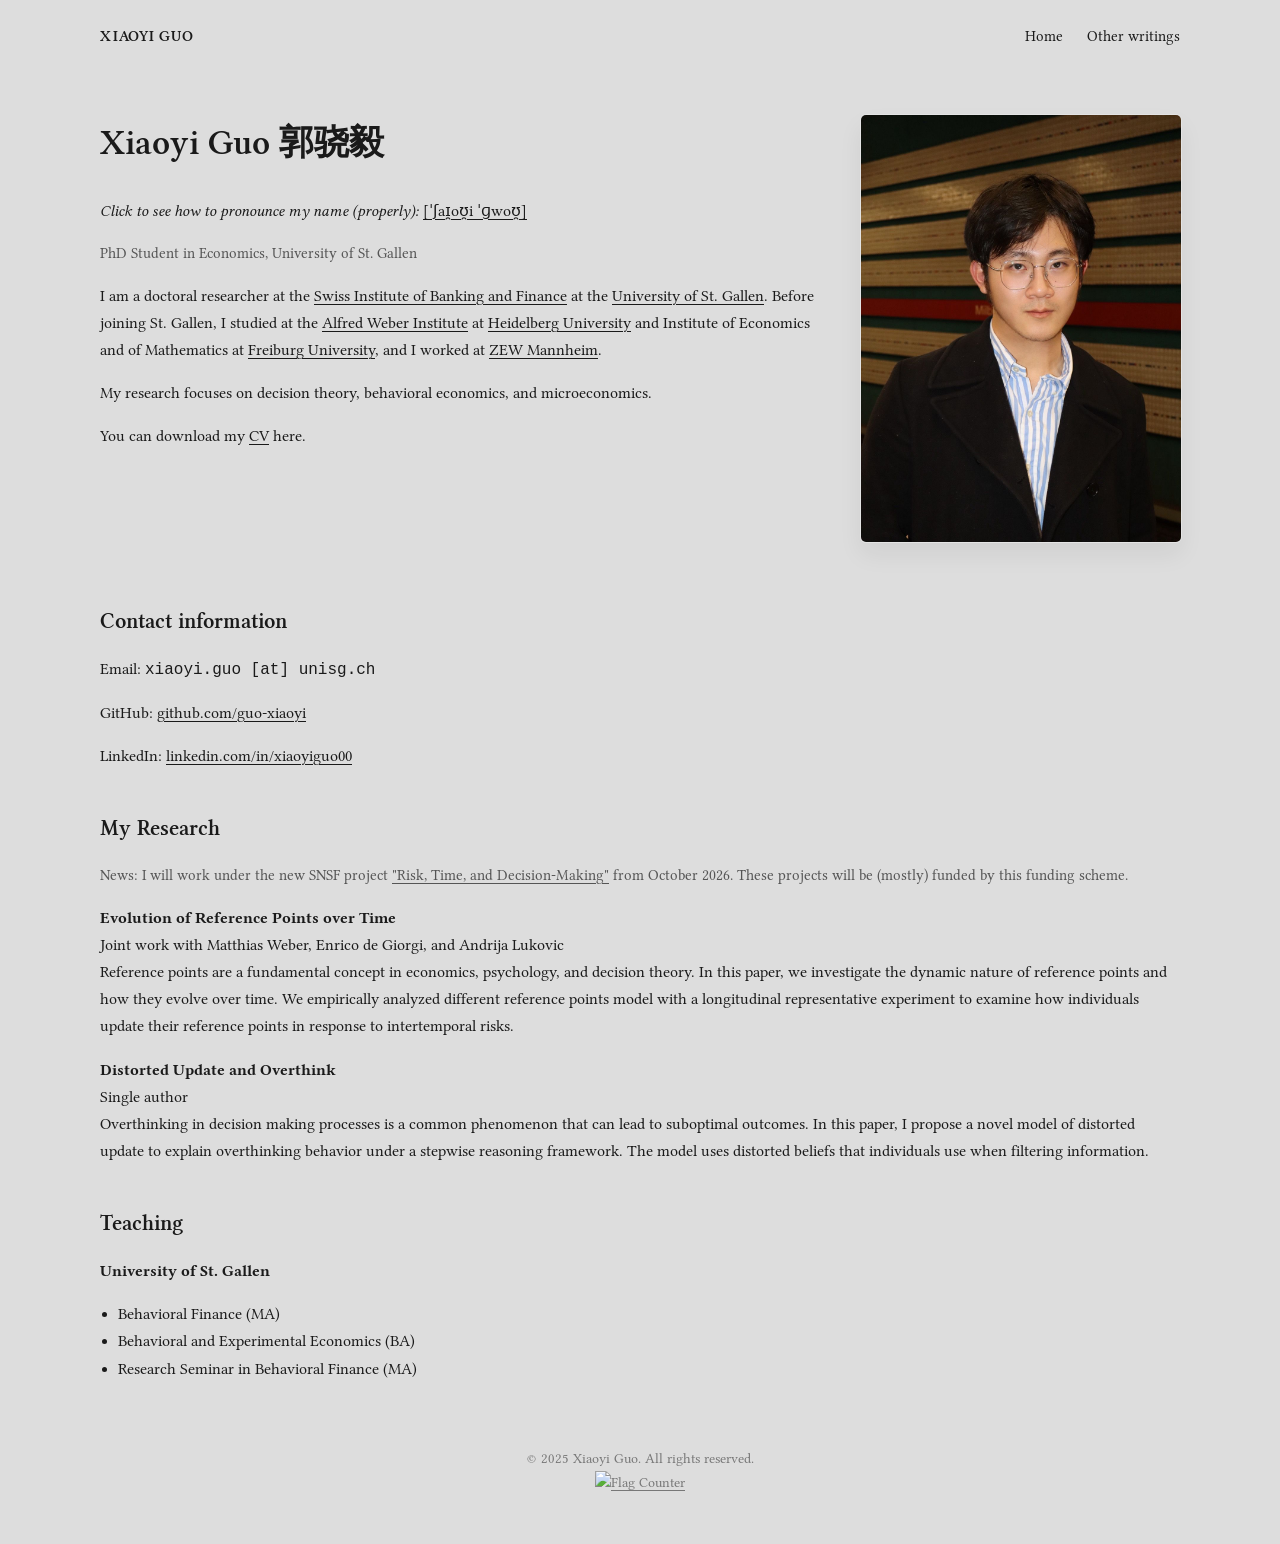
==== index.html @ 1c9dc62b "Update index.html" ====
<!DOCTYPE html>
<html lang="en">
<head>
  <meta charset="UTF-8" />
  <meta name="viewport" content="width=device-width, initial-scale=1.0"/>
  <title>Xiaoyi Guo</title>
  <link rel="stylesheet" href="assets/fonts.css">
  <style>
    body {
      font-family: "Libertinus Serif", "Times New Roman", Times, serif;
      margin: 0;
      padding: 0;
      background: #dddddd;
      color: #1a1a1a;
      line-height: 1.7;
      font-size: 12pt;
    }

    nav {
      max-width: 1080px;
      margin: 0 auto;
      padding: 1.5rem 2rem 0;
      display: flex;
      align-items: baseline;
      justify-content: space-between;
      font-size: 0.95rem;
    }

    .nav-title {
      font-weight: 600;
      letter-spacing: 0.05em;
      text-transform: uppercase;
      text-decoration: none;
      color: inherit;
    }

    .nav-links {
      display: flex;
      gap: 1.5rem;
    }

    .nav-links a {
      text-decoration: none;
      color: inherit;
    }

    .nav-links a:hover {
      text-decoration: underline;
    }

    .container {
      max-width: 1080px;
      margin: 0 auto;
      padding: 2.5rem 2rem 3rem;
    }

    .intro {
      margin: 1.5rem 0 3.2rem;
      display: flex;
      align-items: flex-start;
      gap: 2.5rem;
      flex-wrap: wrap;
    }

    .intro-text {
      flex: 1 1 320px;
      min-width: 260px;
    }

    .intro-photo {
      margin: 0;
      flex: 0 0 320px;
    }

    .intro-photo img {
      width: 100%;
      height: auto;
      border-radius: 6px;
      border: 1px solid #e4e4e4;
      box-shadow: 0 12px 24px rgba(0, 0, 0, 0.06);
    }


    h1 {
      margin: 0 0 1.5rem;
      font-size: 2.2rem;
      font-weight: 600;
    }

    h2 {
      margin: 2.5rem 0 1rem;
      font-size: 1.35rem;
      font-weight: 600;
    }

    section + section {
      margin-top: 2.5rem;
    }

    ul {
      margin: 0;
      padding-left: 1.1rem;
    }

    a {
      color: inherit;
      text-decoration: underline;
      text-decoration-thickness: 1px;
      text-underline-offset: 0.2em;
    }

    .muted {
      color: #555;
      font-size: 0.95em;
    }

    footer {
      margin-top: 4rem;
      font-size: 0.9em;
      color: #777;
      text-align: center;
    }

    @media (max-width: 720px) {
      .intro {
        flex-direction: column;
      }

      .intro-photo {
        flex-basis: 100%;
        max-width: 100%;
      }

      .intro-photo figcaption {
        text-align: left;
      }
    }
  </style>
</head>
<body>
  <nav>
    <a class="nav-title" href="index.html">Xiaoyi Guo</a>
    <div class="nav-links">
      <a href="index.html">Home</a>
      <a href="writing.html">Other writings</a>
    </div>
  </nav>

  <div class="container">
    <div class="intro">
      <div class="intro-text">
        <h1>Xiaoyi Guo 郭骁毅</h1>
        <p><i>Click to see how to pronounce my name (properly):</i> <a href="https://translate.google.com/?sl=auto&tl=zh-CN&text=%E9%83%AD%E9%AA%81%E6%AF%85&op=translate" target="_blank">[ˈʃaɪ̯oʊ̯i ˈɡwoʊ̯]</a></p>
        <p class="muted">PhD Student in Economics, University of St. Gallen</p>

      <p>
        I am a doctoral researcher at the <a href="https://sbf.unisg.ch/en/" target="_blank">Swiss Institute of Banking and Finance</a> at the 
        <a href="https://www.unisg.ch/en/" target="_blank">University of St. Gallen</a>. Before joining St. Gallen, I studied at the <a href="https://www.awi.uni-heidelberg.de/en/" target="_blank">Alfred Weber Institute</a> at <a href="https://www.uni-heidelberg.de/en/" target="_blank">Heidelberg University</a> and Institute of Economics and of Mathematics at <a href="https://www.uni-freiburg.de/en/" target="_blank">Freiburg University</a>, and I worked at <a href="https://www.zew.de/en/" target="_blank">ZEW Mannheim</a>.
      </p>

      <p>My research focuses on decision theory, behavioral economics, and microeconomics.</p>

      <p>You can download my <a href="cv.pdf" target="_blank">CV</a> here.</p>
      </div>
      <figure class="intro-photo">
        <img src="me.jpeg" alt="Portrait of Xiaoyi Guo" />
      </figure>


    </div>


    <section id="contact">
      <h2>Contact information</h2>
      <p>Email: <code>xiaoyi.guo [at] unisg.ch</code></p>
      <p>GitHub: <a href="https://github.com/guo-xiaoyi" target="_blank">github.com/guo-xiaoyi</a></p>
      <p>LinkedIn: <a href="https://www.linkedin.com/in/xiaoyiguo00" target="_blank">linkedin.com/in/xiaoyiguo00</a></p>
    </section>

    <section id="education">
      <h2>My Research</h2>
      <p class="muted">News: I will work under the new SNSF project <a href="https://data.snf.ch/grants/grant/10008038" target="_blank"> "Risk, Time, and Decision-Making"</a> from October 2026. These projects will be (mostly) funded by this funding scheme.</p>
      <p><strong>Evolution of Reference Points over Time</strong>
        <br/>Joint work with Matthias Weber, Enrico de Giorgi, and Andrija Lukovic<br/>
        Reference points are a fundamental concept in economics, psychology, and decision theory. In this paper, we investigate the dynamic nature of reference points and how they evolve over time. We empirically analyzed different reference points model with a longitudinal representative experiment to examine how individuals update their reference points in response to intertemporal risks.
      </p>

      <p><strong>Distorted Update and Overthink</strong>
        <br/>Single author<br/>
        Overthinking in decision making processes is a common phenomenon that can lead to suboptimal outcomes. In this paper, I propose a novel model of distorted update to explain overthinking behavior under a stepwise reasoning framework. The model uses distorted beliefs that individuals use when filtering information.
      </p>

    </section>

        <section id="education">
      <h2>Teaching</h2>
      <p><strong>University of St. Gallen</strong>
      </p>

      <ul>
        <li>Behavioral Finance (MA)</li>
        <li>Behavioral and Experimental Economics (BA)</li>
        <li>Research Seminar in Behavioral Finance (MA)</li>
      </ul>


    </section>

    <footer>
      &copy; 2025 Xiaoyi Guo. All rights reserved. 
      <br>
      <a href="https://info.flagcounter.com/tvfK"><img src="https://s01.flagcounter.com/count/tvfK/bg_D1D1D1/txt_000000/border_858585/columns_5/maxflags_5/viewers_countries+that+visit+the+most/labels_0/pageviews_0/flags_0/percent_0/" alt="Flag Counter" border="0"></a>
    </footer>
  </div>
</body>
</html>
---- assets/fonts.css ----
@font-face {
  font-family: "Libertinus Serif";
  font-style: normal;
  font-weight: 400;
  font-display: swap;
  src: url("fonts/libertinus-serif-latin-400-normal.woff2") format("woff2");
}

@font-face {
  font-family: "Libertinus Serif";
  font-style: italic;
  font-weight: 400;
  font-display: swap;
  src: url("fonts/libertinus-serif-latin-400-italic.woff2") format("woff2");
}

@font-face {
  font-family: "Libertinus Serif";
  font-style: normal;
  font-weight: 600;
  font-display: swap;
  src: url("fonts/libertinus-serif-latin-600-normal.woff2") format("woff2");
}

@font-face {
  font-family: "Libertinus Serif";
  font-style: normal;
  font-weight: 700;
  font-display: swap;
  src: url("fonts/libertinus-serif-latin-700-normal.woff2") format("woff2");
}
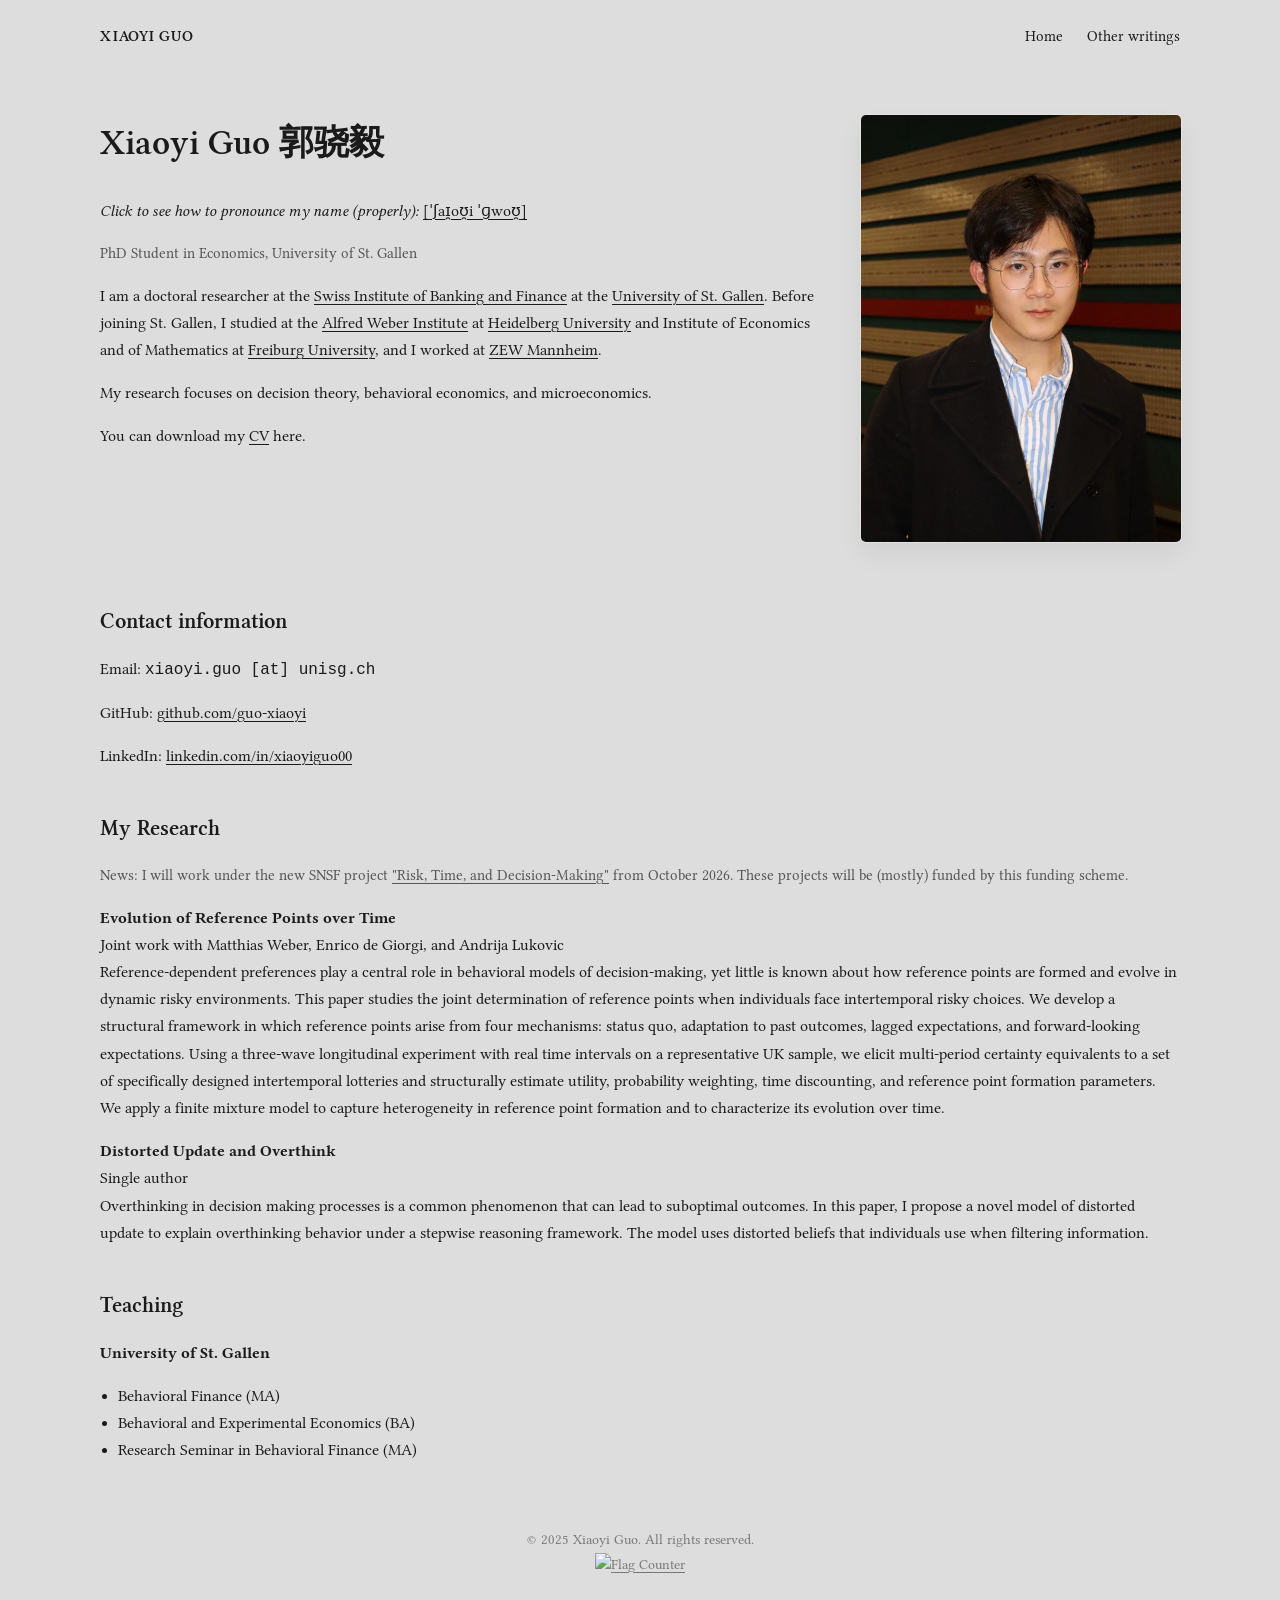
==== commit b8ef1c40: "Update index.html" ====
--- a/index.html
+++ b/index.html
@@ -3,7 +3,7 @@
 <head>
   <meta charset="UTF-8" />
   <meta name="viewport" content="width=device-width, initial-scale=1.0"/>
-  <title>Xiaoyi Guo</title>
+  <title>Personal Website of Xiaoyi Guo</title>
   <link rel="stylesheet" href="assets/fonts.css">
   <style>
     body {
@@ -182,7 +182,9 @@
       <p class="muted">News: I will work under the new SNSF project <a href="https://data.snf.ch/grants/grant/10008038" target="_blank"> "Risk, Time, and Decision-Making"</a> from October 2026. These projects will be (mostly) funded by this funding scheme.</p>
       <p><strong>Evolution of Reference Points over Time</strong>
         <br/>Joint work with Matthias Weber, Enrico de Giorgi, and Andrija Lukovic<br/>
-        Reference points are a fundamental concept in economics, psychology, and decision theory. In this paper, we investigate the dynamic nature of reference points and how they evolve over time. We empirically analyzed different reference points model with a longitudinal representative experiment to examine how individuals update their reference points in response to intertemporal risks.
+        
+Reference-dependent preferences play a central role in behavioral models of decision-making, yet little is known about how reference points are formed and evolve in dynamic risky environments. This paper studies the joint determination of reference points when individuals face intertemporal risky choices. We develop a structural framework in which reference points arise from four mechanisms: status quo, adaptation to past outcomes, lagged expectations, and forward-looking expectations. Using a three-wave longitudinal experiment with real time intervals on a representative UK sample, we elicit multi-period certainty equivalents to a set of specifically designed intertemporal lotteries and structurally estimate utility, probability weighting, time discounting, and reference point formation parameters. We apply a finite mixture model to capture heterogeneity in reference point formation and to characterize its evolution over time. 
+
       </p>
 
       <p><strong>Distorted Update and Overthink</strong>
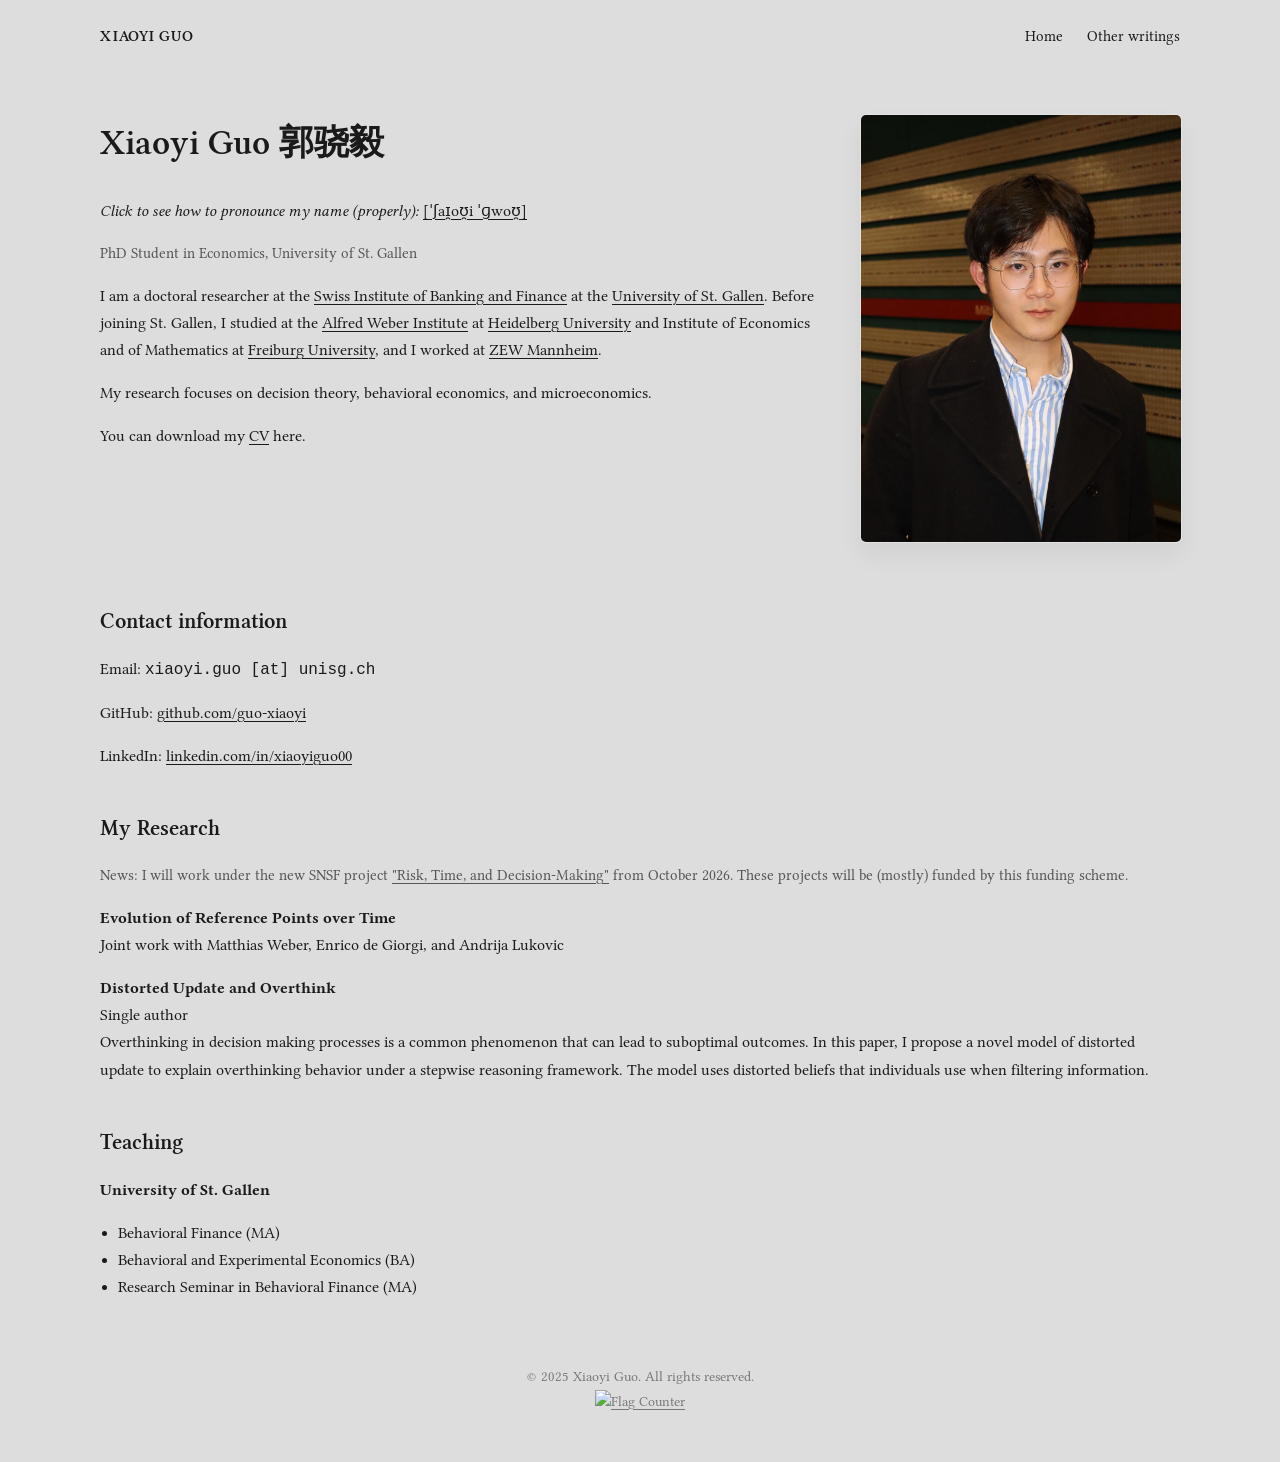
==== commit 31123129: "Update index.html" ====
--- a/index.html
+++ b/index.html
@@ -183,7 +183,7 @@
       <p><strong>Evolution of Reference Points over Time</strong>
         <br/>Joint work with Matthias Weber, Enrico de Giorgi, and Andrija Lukovic<br/>
         
-Reference-dependent preferences play a central role in behavioral models of decision-making, yet little is known about how reference points are formed and evolve in dynamic risky environments. This paper studies the joint determination of reference points when individuals face intertemporal risky choices. We develop a structural framework in which reference points arise from four mechanisms: status quo, adaptation to past outcomes, lagged expectations, and forward-looking expectations. Using a three-wave longitudinal experiment with real time intervals on a representative UK sample, we elicit multi-period certainty equivalents to a set of specifically designed intertemporal lotteries and structurally estimate utility, probability weighting, time discounting, and reference point formation parameters. We apply a finite mixture model to capture heterogeneity in reference point formation and to characterize its evolution over time. 
+
 
       </p>
 
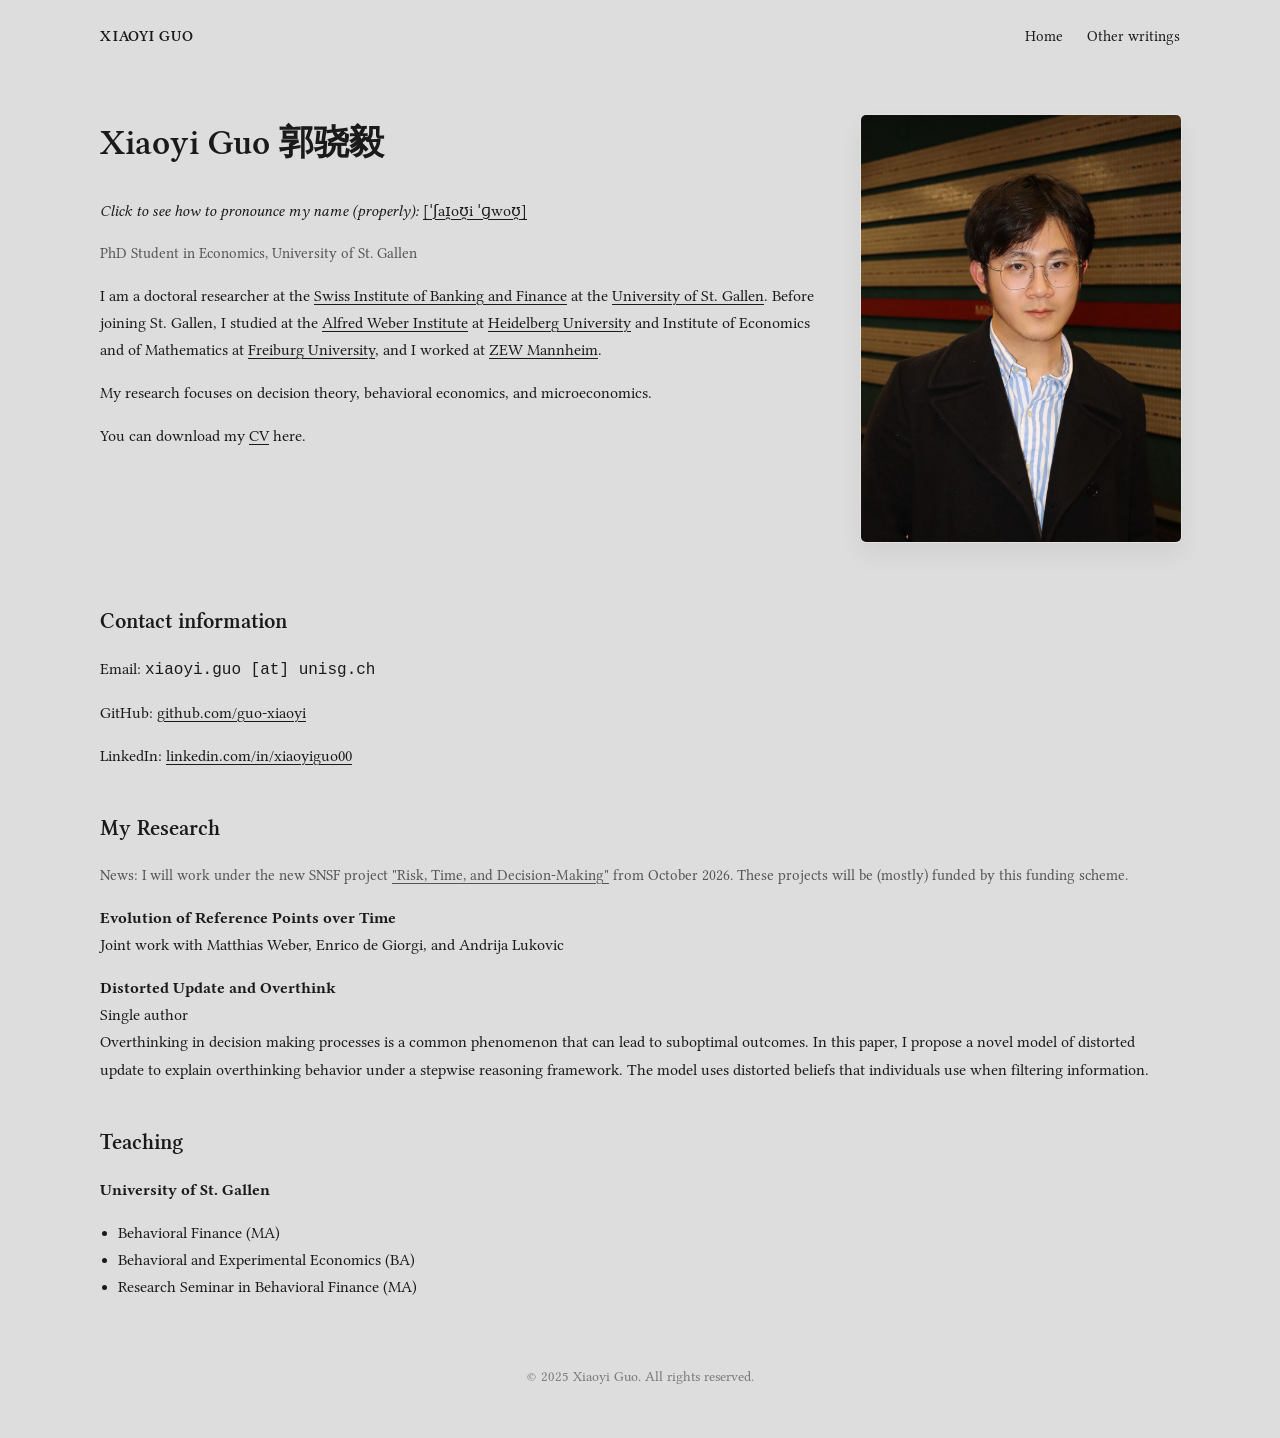
==== commit afac4b3d: "Update index.html" ====
--- a/index.html
+++ b/index.html
@@ -114,6 +114,16 @@
       font-size: 0.95em;
     }
 
+    .visually-hidden-counter {
+      position: absolute;
+      width: 1px;
+      height: 1px;
+      overflow: hidden;
+      clip: rect(0 0 0 0);
+      clip-path: inset(50%);
+      white-space: nowrap;
+    }
+
     footer {
       margin-top: 4rem;
       font-size: 0.9em;
@@ -211,7 +221,10 @@
     <footer>
       &copy; 2025 Xiaoyi Guo. All rights reserved. 
       <br>
-      <a href="https://info.flagcounter.com/tvfK"><img src="https://s01.flagcounter.com/count/tvfK/bg_D1D1D1/txt_000000/border_858585/columns_5/maxflags_5/viewers_countries+that+visit+the+most/labels_0/pageviews_0/flags_0/percent_0/" alt="Flag Counter" border="0"></a>
+      <span class="visually-hidden-counter" aria-hidden="true">
+        <!-- Flag Counter stats: https://info.flagcounter.com/tvfK -->
+        <a href="https://info.flagcounter.com/tvfK" tabindex="-1"><img src="https://s01.flagcounter.com/count/tvfK/bg_D1D1D1/txt_000000/border_858585/columns_5/maxflags_5/viewers_countries+that+visit+the+most/labels_0/pageviews_0/flags_0/percent_0/" alt="" border="0"></a>
+      </span>
     </footer>
   </div>
 </body>
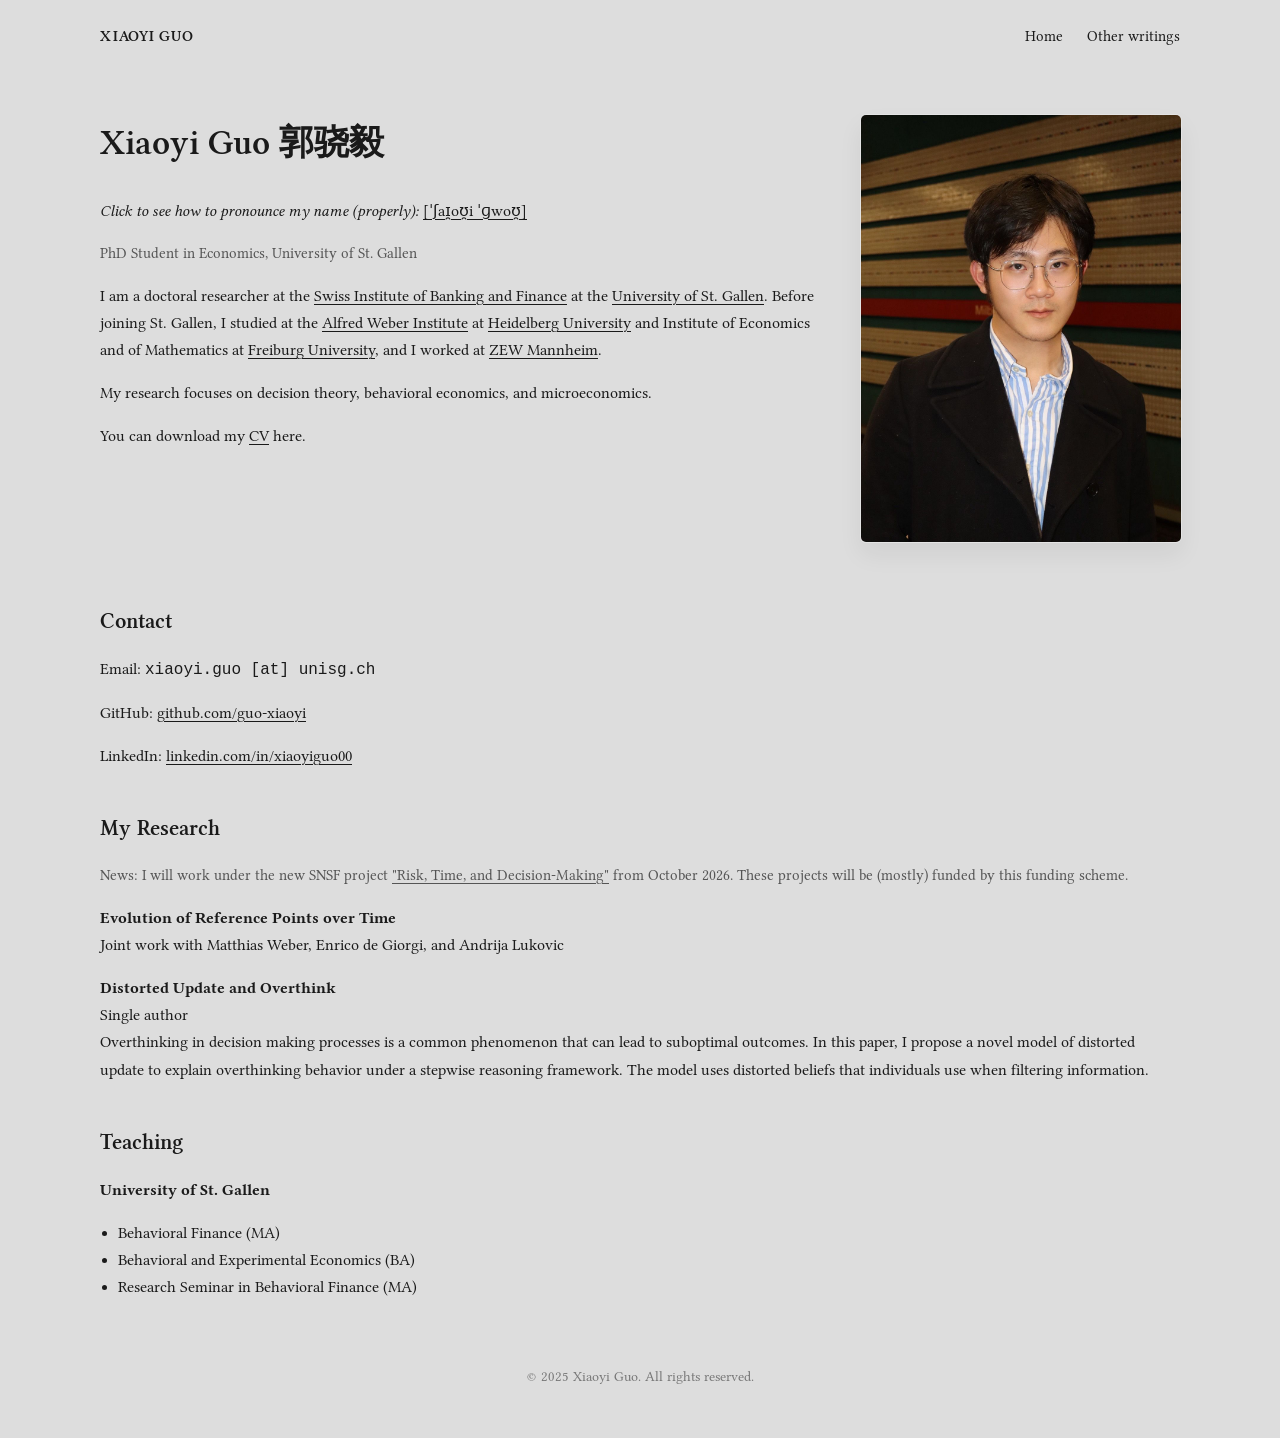
==== commit 2c0b172b: "a" ====
--- a/index.html
+++ b/index.html
@@ -181,7 +181,7 @@
 
 
     <section id="contact">
-      <h2>Contact information</h2>
+      <h2>Contact</h2>
       <p>Email: <code>xiaoyi.guo [at] unisg.ch</code></p>
       <p>GitHub: <a href="https://github.com/guo-xiaoyi" target="_blank">github.com/guo-xiaoyi</a></p>
       <p>LinkedIn: <a href="https://www.linkedin.com/in/xiaoyiguo00" target="_blank">linkedin.com/in/xiaoyiguo00</a></p>
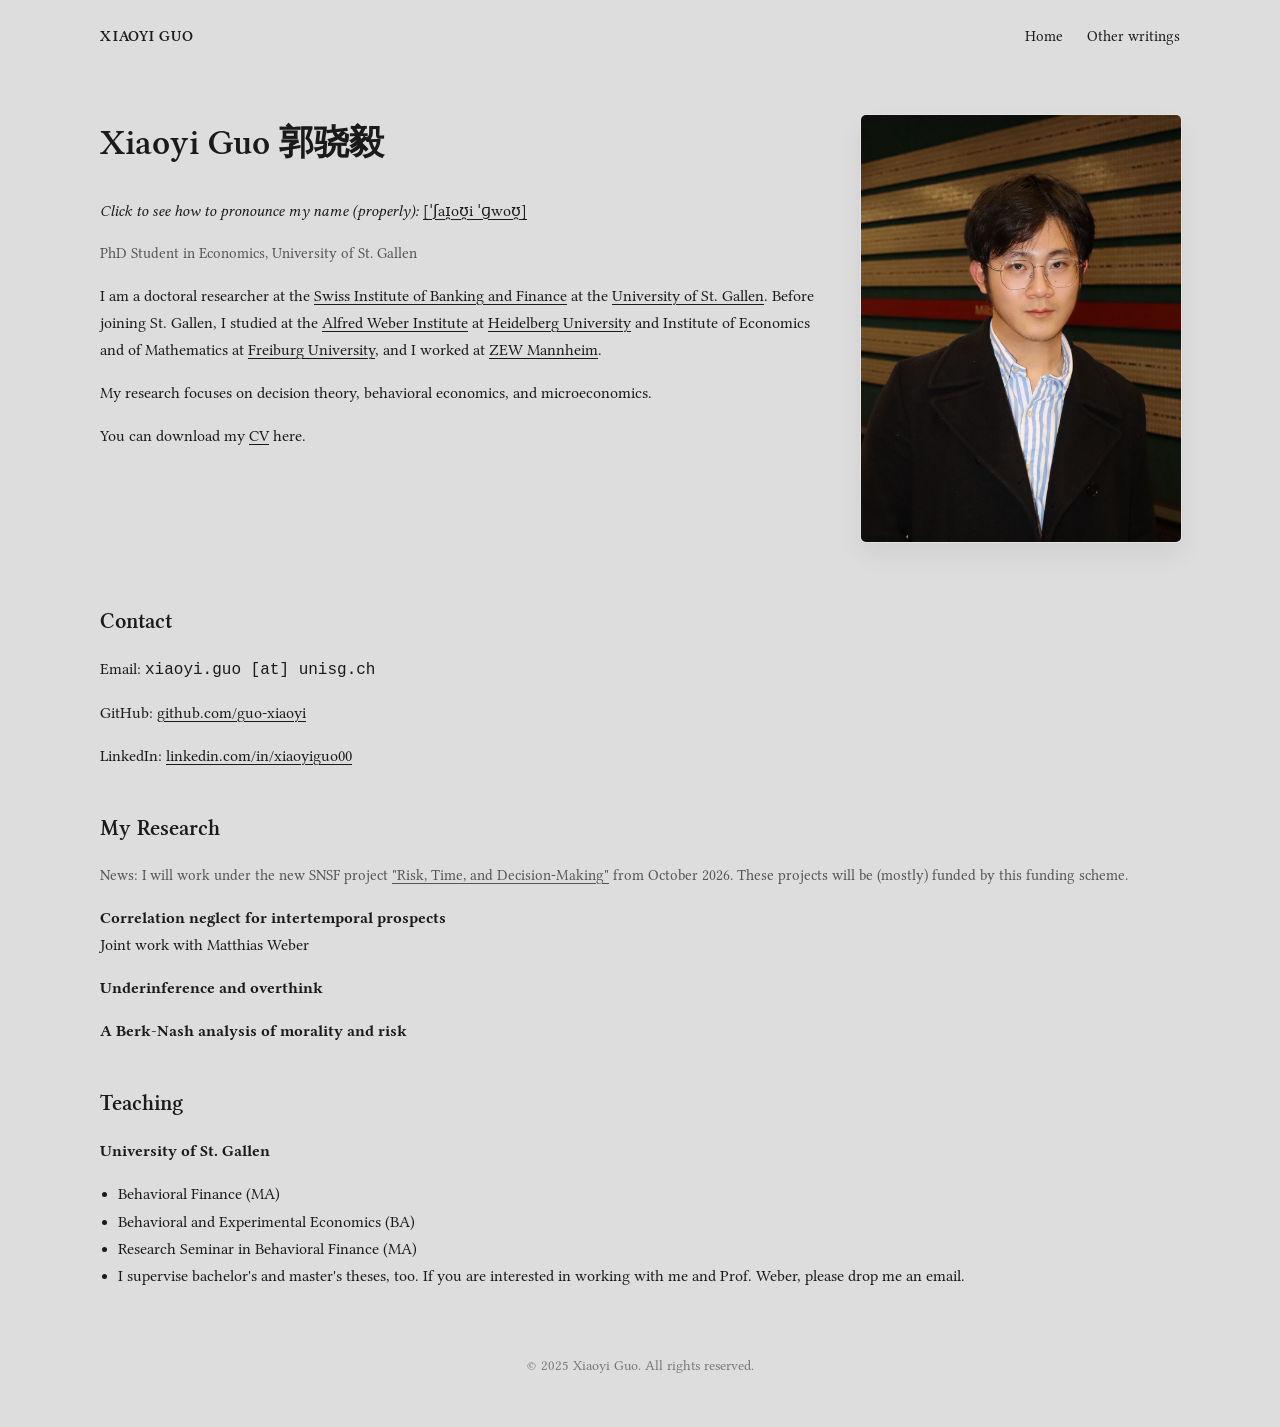
==== commit 10d932a4: "Update index.html" ====
--- a/index.html
+++ b/index.html
@@ -190,17 +190,17 @@
     <section id="education">
       <h2>My Research</h2>
       <p class="muted">News: I will work under the new SNSF project <a href="https://data.snf.ch/grants/grant/10008038" target="_blank"> "Risk, Time, and Decision-Making"</a> from October 2026. These projects will be (mostly) funded by this funding scheme.</p>
-      <p><strong>Evolution of Reference Points over Time</strong>
-        <br/>Joint work with Matthias Weber, Enrico de Giorgi, and Andrija Lukovic<br/>
+      <p><strong>Correlation neglect for intertemporal prospects</strong>
+        <br/>Joint work with Matthias Weber<br/>
+      </p>
+
+      <p><strong>Underinference and overthink</strong>
         
-
-
-      </p>
-
-      <p><strong>Distorted Update and Overthink</strong>
-        <br/>Single author<br/>
-        Overthinking in decision making processes is a common phenomenon that can lead to suboptimal outcomes. In this paper, I propose a novel model of distorted update to explain overthinking behavior under a stepwise reasoning framework. The model uses distorted beliefs that individuals use when filtering information.
-      </p>
+      </p>
+
+          <p><strong>A Berk-Nash analysis of morality and risk</strong>
+        </p>
+
 
     </section>
 
@@ -213,6 +213,7 @@
         <li>Behavioral Finance (MA)</li>
         <li>Behavioral and Experimental Economics (BA)</li>
         <li>Research Seminar in Behavioral Finance (MA)</li>
+        <li>I supervise bachelor's and master's theses, too. If you are interested in working with me and Prof. Weber, please drop me an email.</li>
       </ul>
 
 
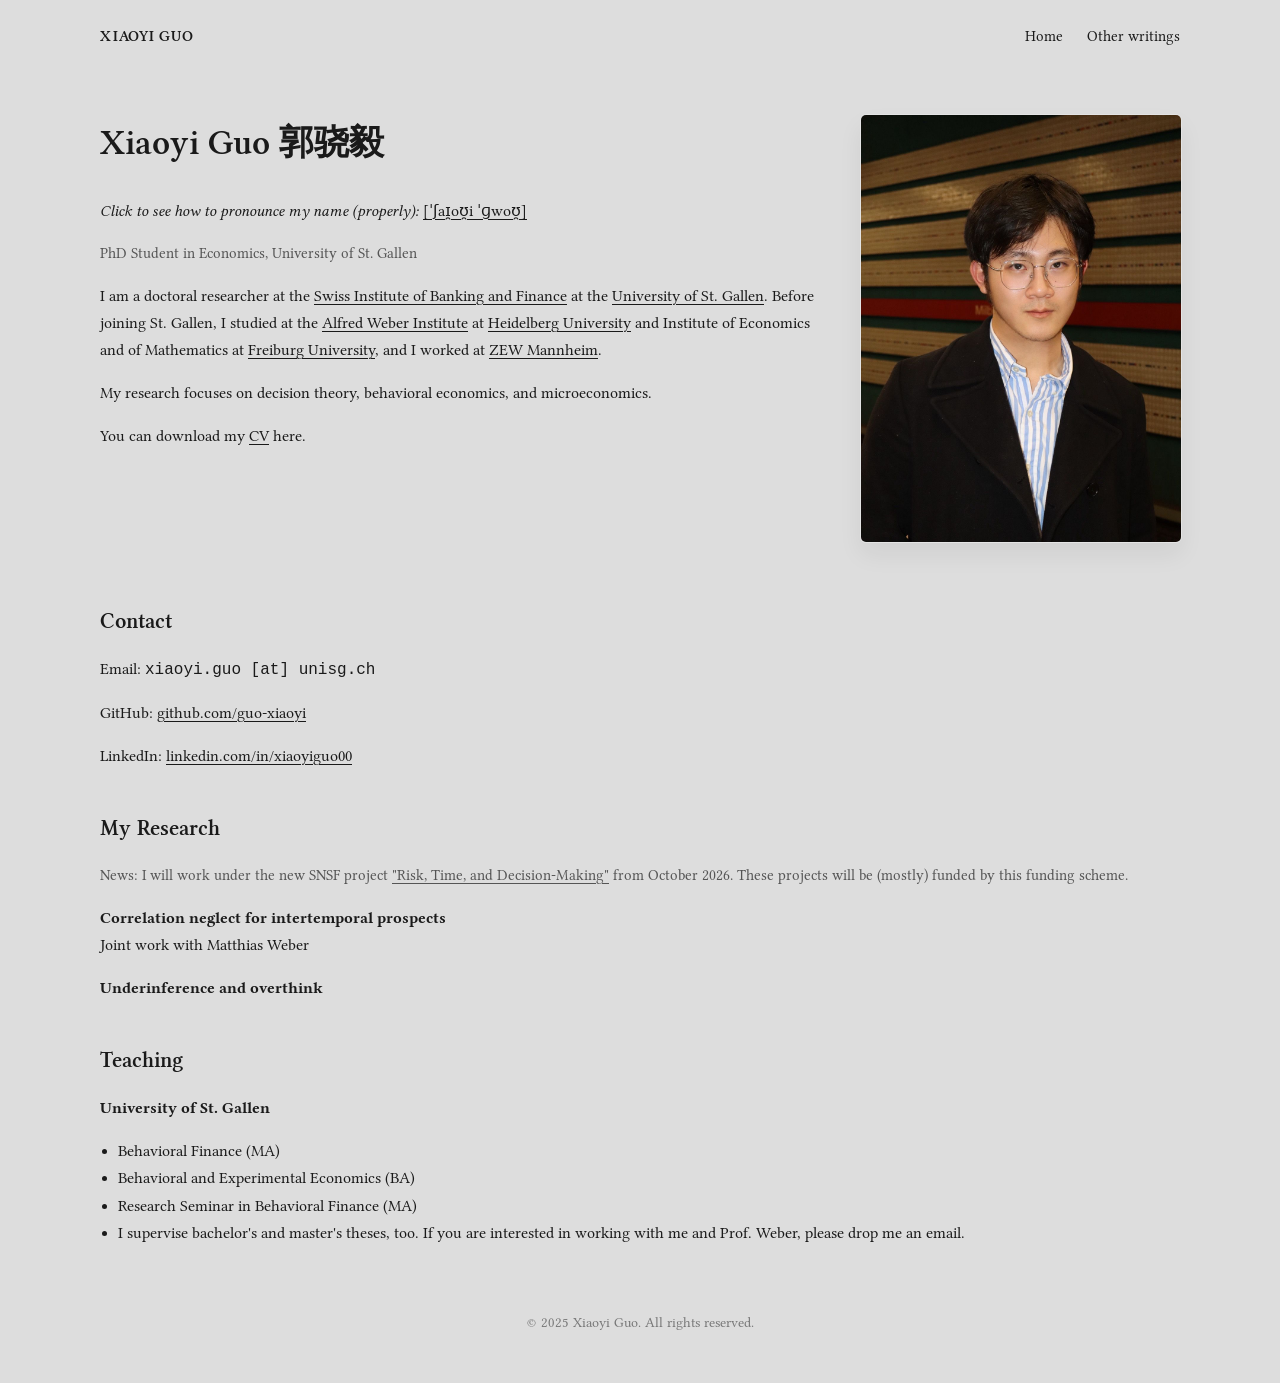
==== commit 2ea0a01d: "Update index.html" ====
--- a/index.html
+++ b/index.html
@@ -195,12 +195,8 @@
       </p>
 
       <p><strong>Underinference and overthink</strong>
+
         
-      </p>
-
-          <p><strong>A Berk-Nash analysis of morality and risk</strong>
-        </p>
-
 
     </section>
 
